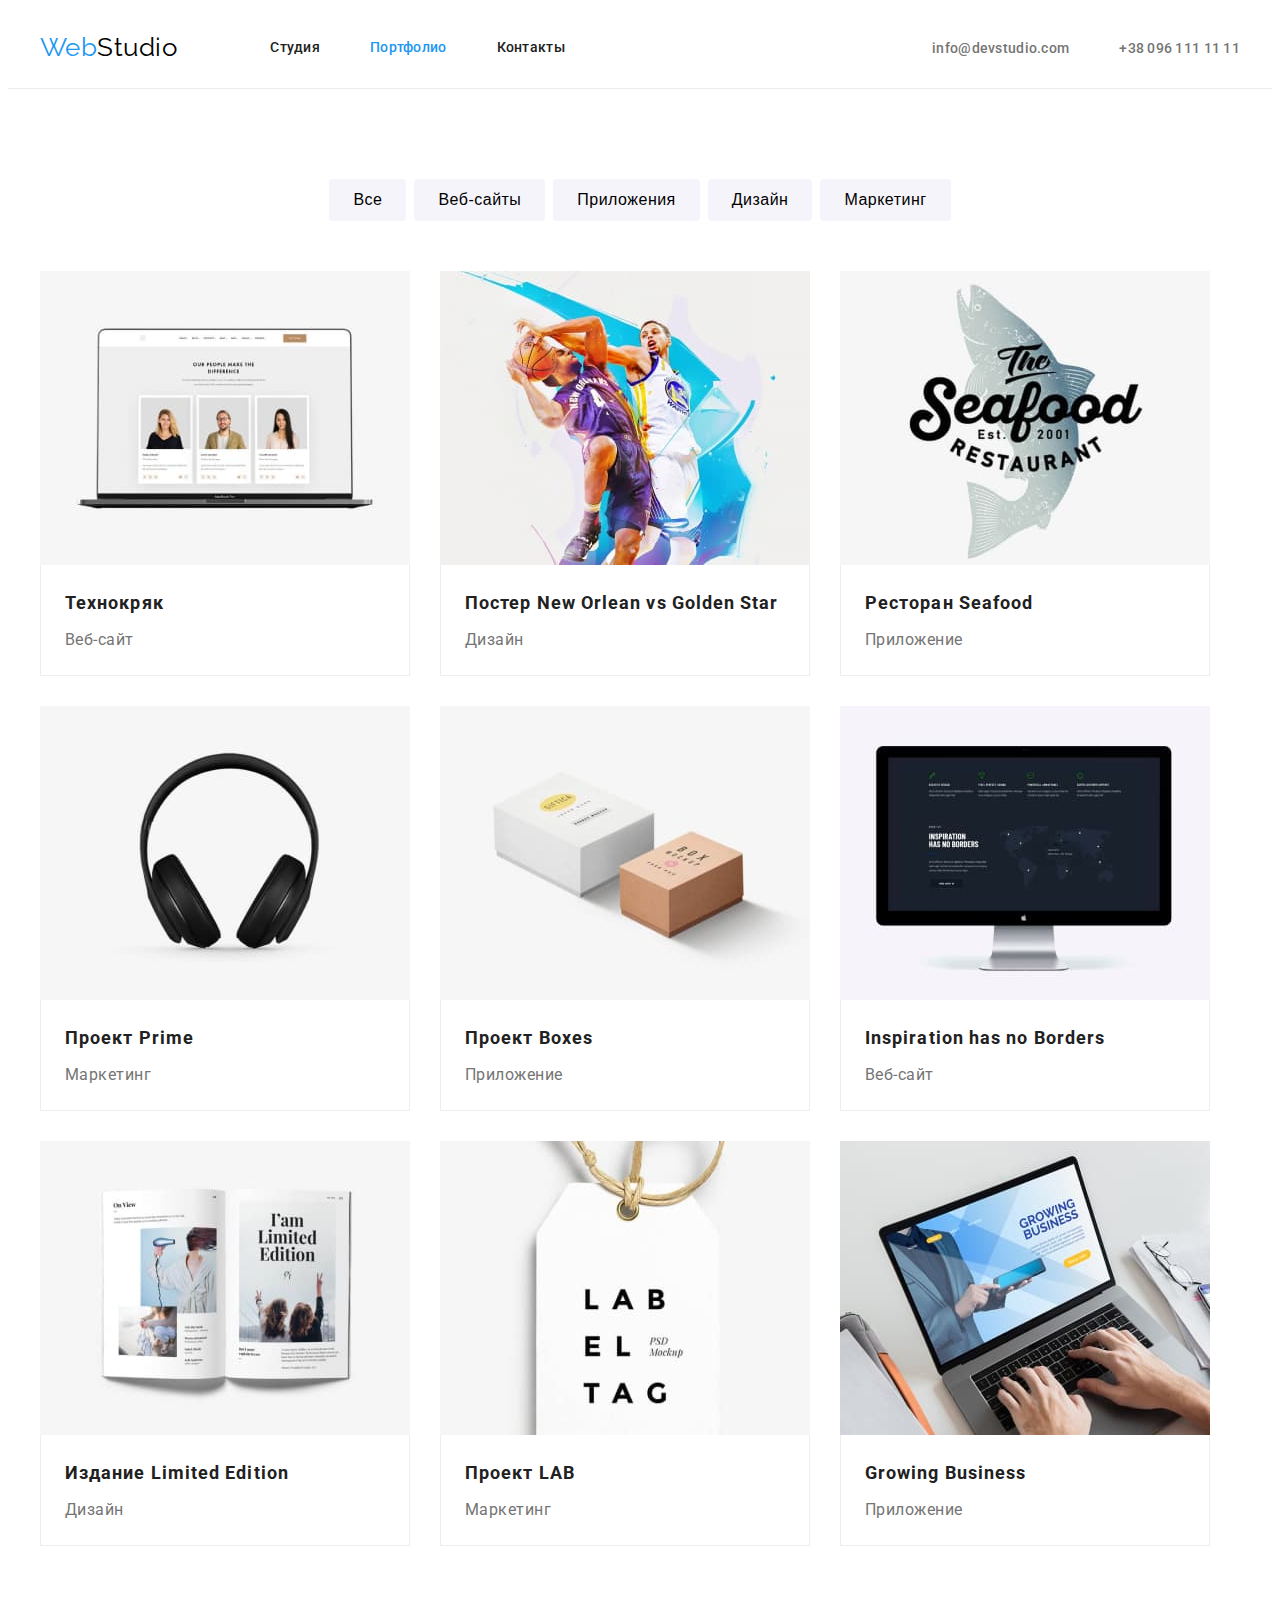
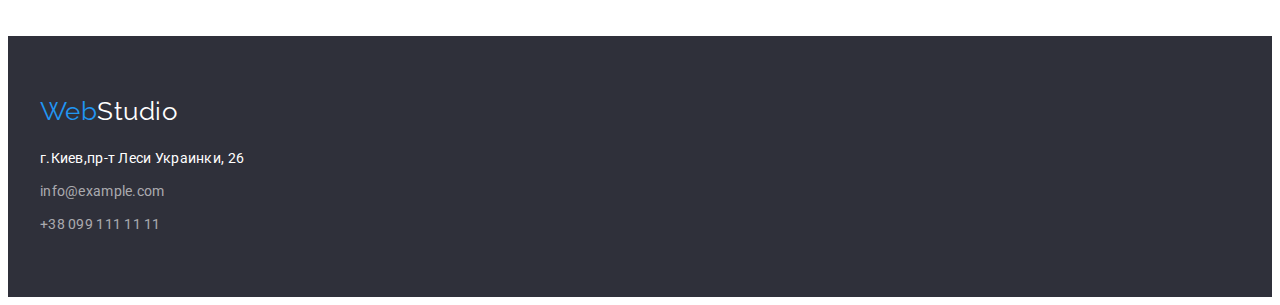
==== portfolio.html @ f24e6984 "Initial commit" ====
<!DOCTYPE html>
<html lang="ru">
  <head>
    <meta charset="UTF-8" />
    <meta http-equiv="X-UA-Compatible" content="IE=edge" />
    <meta name="viewport" content="width=device-width, initial-scale=1.0" />
    <title>Портфолио</title>
    <link
      href="https://fonts.googleapis.com/css2?family=Raleway:wght@700&family=Roboto:wght@400;500;700;900&display=swap"
      rel="stylesheet"
    />
    <link
      rel="stylesheet"
      href="https://cdnjs.cloudflare.com/ajax/libs/modern-normalize/1.1.0/modern-normalize.min.css"
      integrity="sha512-wpPYUAdjBVSE4KJnH1VR1HeZfpl1ub8YT/NKx4PuQ5NmX2tKuGu6U/JRp5y+Y8XG2tV+wKQpNHVUX03MfMFn9Q=="
      crossorigin="anonymous"
      referrerpolicy="no-referrer"
    />
    <link rel="stylesheet" href="css/styles.css" />
  </head>
  <body>
    <header class="header">
      <div class="container main-header">
        <a class="logo" href="index.html"><span class="logo-accent">Web</span>Studio</a>
        <nav>
          <ul class="nav-list">
            <li class="item"><a class="link" href="index.html">Студия</a></li>
            <li class="item"><a class="link current" href="portfolio.html">Портфолио</a></li>
            <li class="item"><a class="link" href="#">Контакты</a></li>
          </ul>
        </nav>
        <ul class="contact-list">
          <li class="item">
            <a class="link" href="mailto:info@devstudio.com">info@devstudio.com</a>
          </li>
          <li class="item">
            <a class="link" href="tel:+380961111111">+38 096 111 11 11</a>
          </li>
        </ul>
      </div>
    </header>
    <main>
      <section class="section">
        <div class="container">
          <!-- В дальнейщем не забыть скрыть при помощи стилей -->
          <h1 class="portfolio-title">Портфолио наших работ</h1>
          <ul class="portfolio-list">
            <li class="item"><button class="portfolio-btn current" type="button">Все</button></li>
            <li class="item"><button class="portfolio-btn" type="button">Веб-сайты</button></li>
            <li class="item"><button class="portfolio-btn" type="button">Приложения</button></li>
            <li class="item"><button class="portfolio-btn" type="button">Дизайн</button></li>
            <li class="item"><button class="portfolio-btn" type="button">Маркетинг</button></li>
          </ul>
          <ul class="card-list">
            <li class="card-work">
              <img
                src="./images/portfolio/project1.jpg"
                alt="Веб сайт Технокряк"
                height="294"
                width="370"
              />
              <div class="portfolio-wrapper">
                <h2 class="portfolio-subtitle">Технокряк</h2>
                <p class="portfolio-text">Веб-сайт</p>
              </div>
            </li>
            <li class="card-work">
              <img
                src="./images/portfolio/project2.jpg"
                alt="Дизайн постера басскетбольного матча"
                height="294"
                width="370"
              />
              <div class="portfolio-wrapper">
                <h2 class="portfolio-subtitle">Постер New Orlean vs Golden Star</h2>
                <p class="portfolio-text">Дизайн</p>
              </div>
            </li>
            <li class="card-work">
              <img
                src="./images/portfolio/project3.jpg"
                alt="Приложение ресторана"
                height="294"
                width="370"
              />
              <div class="portfolio-wrapper">
                <h2 class="portfolio-subtitle">Ресторан Seafood</h2>
                <p class="portfolio-text">Приложение</p>
              </div>
            </li>
            <li class="card-work">
              <img
                src="./images/portfolio/project4.jpg"
                alt="Маркетинг проект"
                height="294"
                width="370"
              />
              <div class="portfolio-wrapper">
                <h2 class="portfolio-subtitle">Проект Prime</h2>
                <p class="portfolio-text">Маркетинг</p>
              </div>
            </li>
            <li class="card-work">
              <img
                src="./images/portfolio/project5.jpg"
                alt="Приложение"
                height="294"
                width="370"
              />
              <div class="portfolio-wrapper">
                <h2 class="portfolio-subtitle">Проект Boxes</h2>
                <p class="portfolio-text">Приложение</p>
              </div>
            </li>
            <li class="card-work">
              <img src="./images/portfolio/project6.jpg" alt="Веб-сайт" height="294" width="370" />
              <div class="portfolio-wrapper">
                <h2 class="portfolio-subtitle">Inspiration has no Borders</h2>
                <p class="portfolio-text">Веб-сайт</p>
              </div>
            </li>
            <li class="card-work">
              <img
                src="./images/portfolio/project7.jpg"
                alt="Дизайн издания"
                height="294"
                width="370"
              />
              <div class="portfolio-wrapper">
                <h2 class="portfolio-subtitle">Издание Limited Edition</h2>
                <p class="portfolio-text">Дизайн</p>
              </div>
            </li>
            <li class="card-work">
              <img
                src="./images/portfolio/project8.jpg"
                alt="Маркетинг проект"
                height="294"
                width="370"
              />
              <div class="portfolio-wrapper">
                <h2 class="portfolio-subtitle">Проект LAB</h2>
                <p class="portfolio-text">Маркетинг</p>
              </div>
            </li>
            <li class="card-work">
              <img
                src="./images/portfolio/project9.jpg"
                alt="Приложение"
                height="294"
                width="370"
              />
              <div class="portfolio-wrapper">
                <h2 class="portfolio-subtitle">Growing Business</h2>
                <p class="portfolio-text">Приложение</p>
              </div>
            </li>
          </ul>
        </div>
      </section>
    </main>
    <footer class="footer">
      <div class="container">
        <a class="logo-footer" href="index.html"><span class="logo-accent">Web</span>Studio</a>
        <address>
          <ul class="contact-list-footer">
            <li class="item">
              <a
                class="link map"
                href="www.google.com/maps/place/бул.+Леси+Украинки,+26,+Киев,+02000/@50.4265807,30.5383858,17z/data=!3m1!4b1!4m5!3m4!1s0x40d4cf0e033ecbe9:0x57a4dffefec77da0!8m2!3d50.4265807!4d30.5383858"
                >г.Киев,пр-т Леси Украинки, 26</a
              >
            </li>
            <li class="item">
              <a class="link flink" href="mailto:info@example.com">info@example.com</a>
            </li>
            <li class="item">
              <a class="link flink" href="tel:+380991111111">+38 099 111 11 11</a>
            </li>
          </ul>
        </address>
      </div>
    </footer>
  </body>
</html>
---- css/styles.css ----
:root {
/* Основной цвет текста */
   --primary-text-color: #757575;
/* Цвет всех заголовков */
   --title-text-color: #212121;
/* Контрасный цвет фона */
   --bgc-color: #2F303A;
/* Акцент, выделения */
   --accent-color: #2196F3;
/* Базовый белый цвет */
   --basic-white: #FFFFFF;
/* Прочее */
   --individual-black-logo: #000000;
   --individual-bgc-color: #F5F4FA;
}
/* Постоянные переменные на странице */
 body {
   color: var(--primary-text-color);
   background: var(--basic-white);
   font-family: 'Roboto', sans-serif;
   letter-spacing: 0.03em;  
}
 h1, h2, h3, ul, p {
   list-style: none;
   padding: 0;
   margin: 0;
 }
 img {
   display: block;
 }
.container {
   width: 1200px;
   margin-left: auto;
   margin-right: auto;
   padding-left: 15px;
   padding-right: 15px;
   /* outline: 2px solid tomato; */
}
.section {
   padding-bottom: 90px;
   padding-top: 90px;
}

/* Header */
.header {
   border-bottom: 1px solid #ECECEC;
}
.main-header {
   display: flex;
   align-items: center;
}

/* Logo */
.logo {
   font-family: 'Raleway';
   font-size: 26px;
   line-height: 1.2;
   color: var(--individual-black-logo);
   text-decoration: none;
}
.logo-accent {
   color: var(--accent-color);
   text-decoration: none;
}

/* Site-nav */
 .link {
   color: var(--title-text-color);
   font-weight: 500;
   font-size: 14px;
   font-style: normal;
   line-height: 1.14;
   letter-spacing: 0.02em;
   text-decoration: none;
}
.nav-list {
   display: flex;
   margin-left: 93px;
}
/* .nav-list .item:not(:last-child){
   margin-right: 50px;
} */
.nav-list .item + .item,
.contact-list .item + .item {
   margin-left: 50px;
}

.nav-list .link.current,
.nav-list .link:hover,
.nav-list .link:focus,
.contact-list .link:hover,
.contact-list .link:focus,
.contact-list-footer .link:hover,
.contact-list-footer .link:focus {
   color: var(--accent-color);  
}
.nav-list .link {
   padding-top: 32px;
   padding-bottom: 32px;
   display: block;
}
/* Contact-nav  */
.contact-list {
   display: flex;
   margin-left: auto;
}
.contact-list .link {
   color: var(--primary-text-color);
}

/* Hero */
 .hero {
   padding-top: 200px;
   padding-bottom: 200px;

   background-color: var(--bgc-color);
   text-align: center;
}
 .hero-title {
   margin-bottom: 30px;
   font-weight: 900;
   font-size: 44px;
   line-height: 1.36; 
   letter-spacing: 0.06em;
   text-transform: uppercase;
   color: var(--basic-white);
}
/* Hero button */
.hero-btn {
   background-color: var(--accent-color);
   font-family: inherit;
   color: var(--basic-white);
   font-weight: 700;
   font-size: 16px;
   line-height: 1.87;
   letter-spacing: 0.06em;
   text-align: center;
   box-shadow: 0px 4px 4px rgba(0, 0, 0, 0.15);
   border-radius: 4px;
   border-color: transparent;
   padding:10px 32px;
   min-width: 200px;
   cursor: pointer;
   }
.hero-btn:hover,
.hero-btn:focus {
   background-color: var(--accent-color);
}

/* Features */
.features-list {
   display: flex;
   flex-wrap: wrap;
}
.features-list .item {
   width: 270px;

   margin-right: 30px;
   margin-bottom: 30px;
}
.features-list .item:nth-child(4n) {
   margin-right: 0;
}
.features-list .item:nth-last-child(-n+4) {
   margin-bottom: 0;
}
.features-title,
.portfolio-title {
   visibility: hidden;
   position: absolute;
   white-space: nowrap;
   width: 1px;
   height: 1px;
   overflow: hidden;
   border: 0;
   padding: 0;
   clip: rect(0 0 0 0);
   clip-path: inset(50%);
   margin: -1px;
   }
.features-subtitle {
   margin-bottom: 10px;
   font-size: 14px;
   line-height: 1.14;
   text-transform: uppercase;
   color: var(--title-text-color);
}
.features-text {
   font-weight: 400;
   font-size: 14px;
   line-height: 1.71;
}

/* Work & Team Title */
.work {
   padding-top: 0;
}
.work-list {
   display: flex;
   flex-wrap: wrap;
}
.work-list .item {
   width: 370px;

   margin-right: 30px;
   margin-bottom: 30px;
}
.work-list .item:nth-child(3n){
   margin-right: 0;
}
.work-list .item:nth-last-child(-n+3) {
   margin-bottom: 0;
}
.work-title, 
.team-title {
   margin-bottom: 50px;
   font-size: 36px;
   line-height: 1.17;
   text-align: center;
   letter-spacing: 0.03em;
   color: var(--title-text-color);
}

/* Team */
.team {
   background: var(--individual-bgc-color);
}
.team-list {
   display: flex;
   flex-wrap: wrap;
}
.team-list .card {
   width: 270px;
   margin-right: 30px;
   
   background: var(--basic-white);
   box-shadow: 0px 1px 3px rgba(0, 0, 0, 0.12), 0px 1px 1px rgba(0, 0, 0, 0.14), 0px 2px 1px rgba(0, 0, 0, 0.2);
   border-radius: 0px 0px 4px 4px;
}
.team-list .card:nth-child(4n) {
   margin-right: 0;
}
.team-list .card:nth-last-child(-n+4) {
   margin-bottom: 0;
}
.team-subtitle {
   font-weight: 500;
   color: var(--title-text-color);
}
.team-subtitle {
   margin-top: 30px;
   margin-bottom: 10px;
   font-size: 16px;
   line-height: 1.19;
   text-align: center;
   }
.team-text {
   margin-bottom: 30px;
      font-size: 16px;
      line-height: 1.19;
      text-align: center;
}

/* Footer */
.footer {
   background-color: var(--bgc-color);
   padding-bottom: 60px;
   padding-top: 60px;
}
.contact-list-footer .map,
.contact-list-footer .flink {
   /* margin-bottom: 9px; */
   display: inline-block;
   color: var(--basic-white);
   font-weight: 400;
   font-size: 14px;
   line-height: 1.71;
}
.contact-list-footer .item {
   margin-bottom: 9px;
}
.contact-list-footer .item:last-child {
   margin-bottom: 0;
}
.contact-list-footer .flink {
   color: rgba(255, 255, 255, 0.6);   
}
.logo-footer {
   margin-bottom: 20px;  
   display: inline-block;
   font-family: 'Raleway';
   font-size: 26px;
   line-height: 1.2;
   color: var(--basic-white);
   text-decoration: none;
}


/* Портфолио */

.portfolio-wrapper{
   padding: 20px 24px; 
   border: 1px solid #eeeeee;
   border-top: none;
}
.portfolio-subtitle {
   margin-bottom: 4px;
   
   font-size: 18px;
   line-height: 2;
   letter-spacing: 0.06em;
   color: var(--title-text-color);
}
.portfolio-text {
   /* margin-left: 24px;
   margin-right: 24px;
   margin-bottom: 20px; */

   font-size: 16px;
   line-height: 1.87;
}
.portfolio-list {
   display: flex;
   justify-content: center;
   margin-bottom: 50px;
}
.portfolio-list .item +.item {
   margin-left: 8px;
}
.card-list {
   display: flex;
   flex-wrap: wrap;
}
.card-list .card-work {
   width: 370px;

   margin-right: 30px;
   margin-bottom: 30px;
}
.card-list .card-work:nth-child(3n) {
   margin-right: 0;
}
.card-list .card-work:nth-last-child(-n+3) {
   margin-bottom: 0;
}

/* Портфолио кнопки */
.portfolio-btn {
   /* height: 38px; */
   padding-top: 6px;
   padding-bottom: 6px;
   padding-left: 22px;
   padding-right: 22px;

   background: var(--individual-bgc-color);
   border-radius: 4px;
   cursor: pointer;
   border-color: transparent;

   font-weight: 500;
   font-size: 16px;
   line-height: 1.62;
   text-align: center;
   letter-spacing: 0.03em;
}
.portfolio-btn:hover,
.portfolio-btn:focus {
   background: var(--accent-color);
   box-shadow: 0px 3px 1px rgba(0, 0, 0, 0.1), 0px 1px 2px rgba(0, 0, 0, 0.08), 0px 2px 2px rgba(0, 0, 0, 0.12);
   border-radius: 4px;
   color: var(--basic-white);
}
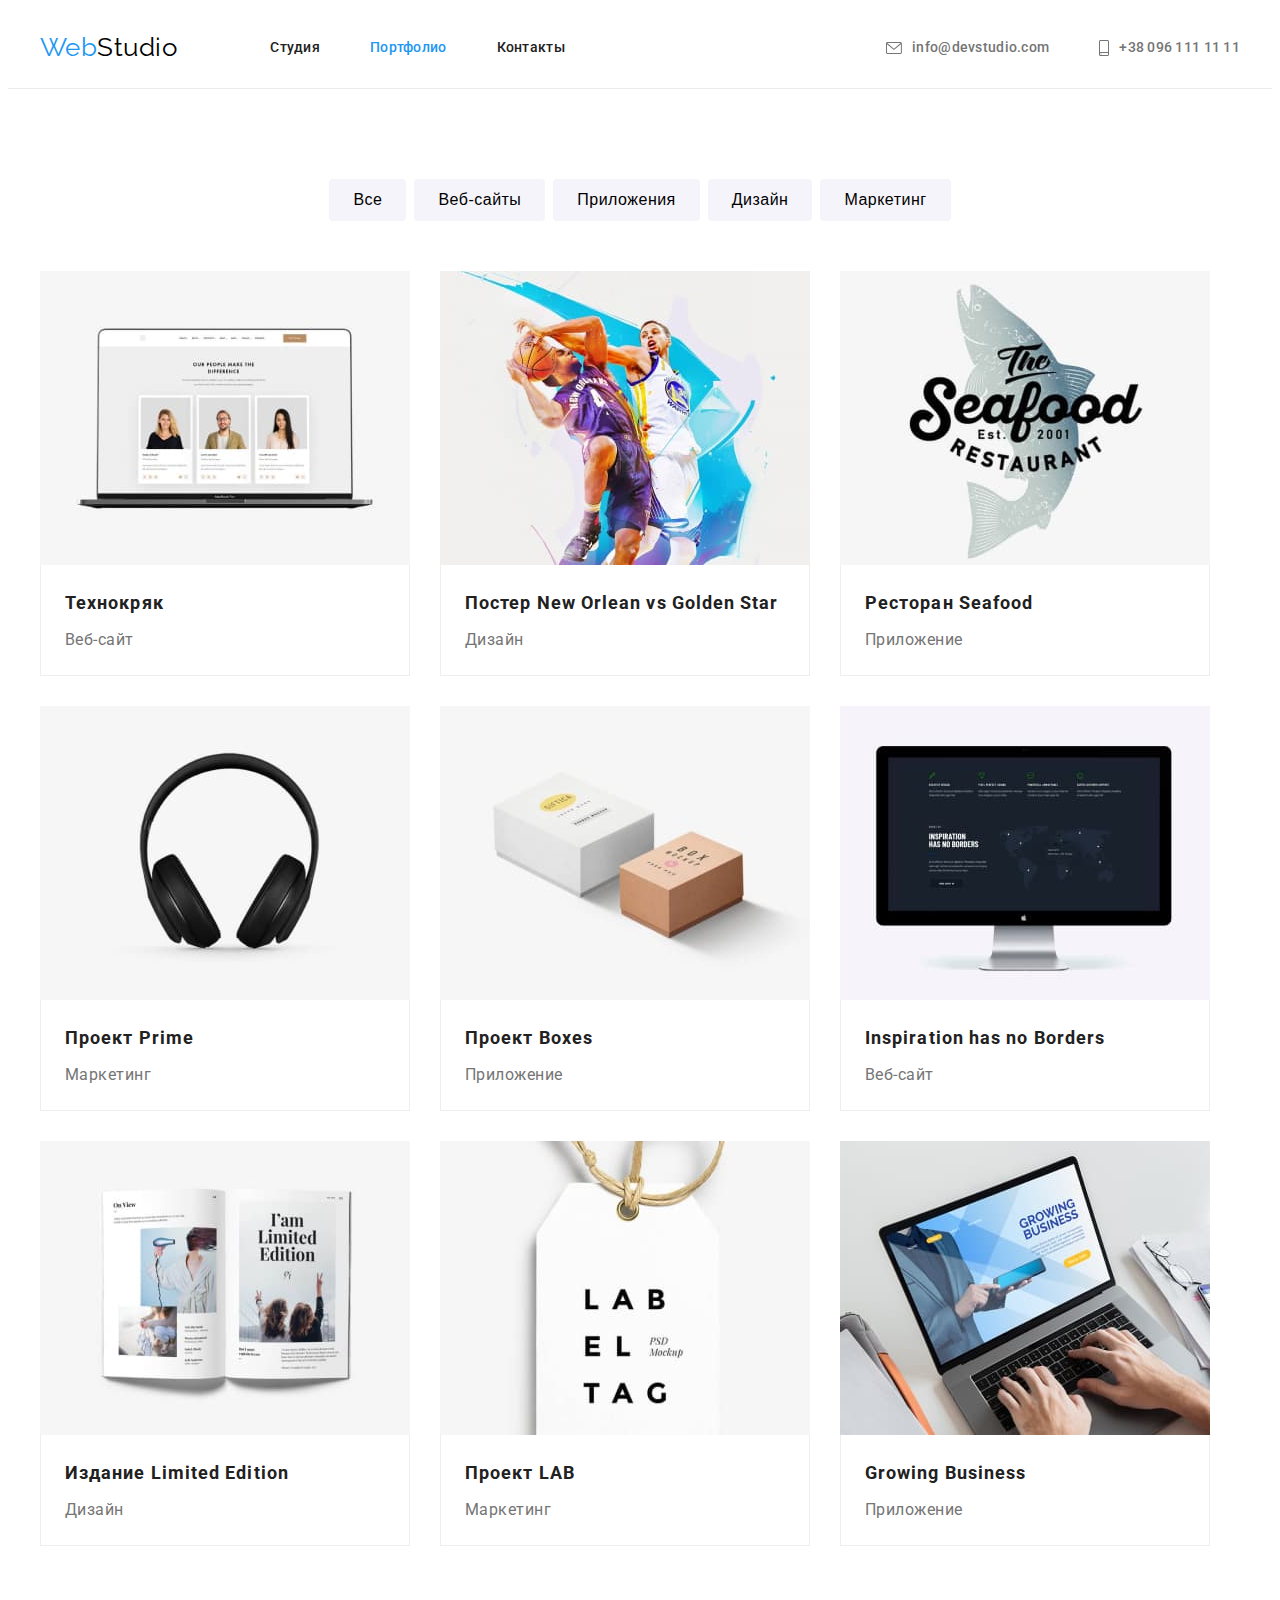
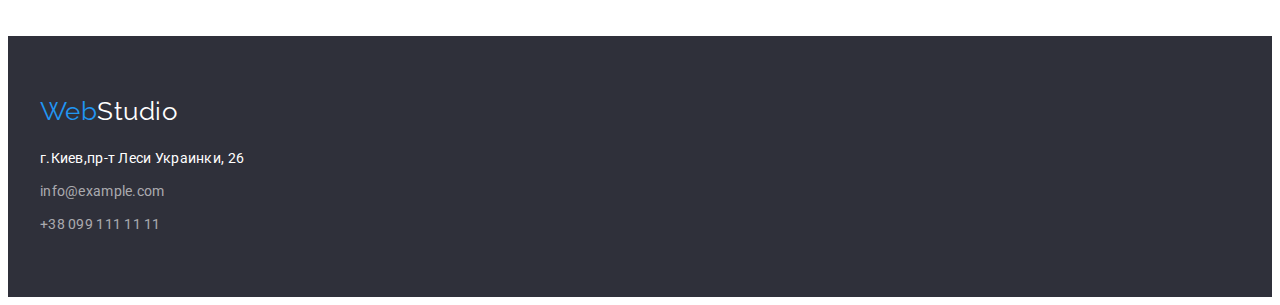
==== commit 24a990c7: "hw-04 proccess" ====
--- a/portfolio.html
+++ b/portfolio.html
@@ -31,10 +31,20 @@
         </nav>
         <ul class="contact-list">
           <li class="item">
-            <a class="link" href="mailto:info@devstudio.com">info@devstudio.com</a>
+            <a class="contact-link" href="mailto:info@devstudio.com">
+              <svg class="contact-icon" width="16" height="12">
+                <use href="./images/icons.svg#icon-envelope"></use>
+              </svg>
+              info@devstudio.com
+            </a>
           </li>
           <li class="item">
-            <a class="link" href="tel:+380961111111">+38 096 111 11 11</a>
+            <a class="contact-link" href="tel:+380961111111">
+              <svg class="contact-icon" width="10" height="16">
+                <use href="./images/icons.svg#icon-smartphone"></use>
+              </svg>
+              +38 096 111 11 11
+            </a>
           </li>
         </ul>
       </div>
--- a/css/styles.css
+++ b/css/styles.css
@@ -12,6 +12,7 @@
 /* Прочее */
    --individual-black-logo: #000000;
    --individual-bgc-color: #F5F4FA;
+   --icon-color: #AFB1B8;
 }
 /* Постоянные переменные на странице */
  body {
@@ -64,7 +65,8 @@
 }
 
 /* Site-nav */
- .link {
+ .link,
+ .contact-link {
    color: var(--title-text-color);
    font-weight: 500;
    font-size: 14px;
@@ -88,8 +90,8 @@
 .nav-list .link.current,
 .nav-list .link:hover,
 .nav-list .link:focus,
-.contact-list .link:hover,
-.contact-list .link:focus,
+.contact-list .contact-link:hover,
+.contact-list .contact-link:focus,
 .contact-list-footer .link:hover,
 .contact-list-footer .link:focus {
    color: var(--accent-color);  
@@ -104,16 +106,41 @@
    display: flex;
    margin-left: auto;
 }
-.contact-list .link {
+.contact-list .contact-link {
    color: var(--primary-text-color);
+   display: flex;
+   align-items: center;
+}
+.contact-icon {
+   margin-right: 10px;
+   padding: 0;
+   fill: var(--primary-text-color);
+   
+}
+.contact-link:hover .contact-icon {
+   fill: currentColor;
 }
 
 /* Hero */
  .hero {
+   margin-left: auto;
+   margin-right: auto;
    padding-top: 200px;
    padding-bottom: 200px;
-
+   max-width: 1600px;
+   height: 600px;
+
+   background-image: linear-gradient(
+      to right, 
+      rgba(47, 48, 58, 0.4),
+      rgba(47, 48, 58, 0.4)
+   ), 
+   url('../images/hero-section/banner.jpg') ;
+   background-repeat: no-repeat;
+   background-size: cover;
+   background-position: center;
    background-color: var(--bgc-color);
+
    text-align: center;
 }
  .hero-title {
@@ -158,6 +185,46 @@
    margin-right: 30px;
    margin-bottom: 30px;
 }
+.icon-antenna,
+.icon-clock,
+.icon-diagram,
+.icon-astronaut {
+   display: flex;
+   align-items: center;
+   justify-content: center;
+
+   height: 120px;
+   margin-bottom: 30px;
+
+   border-radius: 4px;
+   background-color: var(--individual-bgc-color);
+}
+/* .features-list .item::before {
+   content: " ";
+   display: block;
+   height: 120px;
+   border-radius: 4px;
+   margin-bottom: 30px;
+
+   background-color: var(--individual-bgc-color);
+   background-repeat: no-repeat;
+   background-position: center;
+   background-size: auto;
+
+}
+.icon-antenna::before {
+   background-image: url("../images/features-section/antenna.svg")
+}
+.icon-clock::before {
+   background-image: url("../images/features-section/clock.svg");
+}
+.icon-diagram::before {
+   background-image: url("../images/features-section/diagram.svg");
+}
+.icon-astronaut::before {
+   background-image: url("../images/features-section/astronaut.svg");
+} */
+
 .features-list .item:nth-child(4n) {
    margin-right: 0;
 }
@@ -212,7 +279,8 @@
    margin-bottom: 0;
 }
 .work-title, 
-.team-title {
+.team-title,
+.clients-title {
    margin-bottom: 50px;
    font-size: 36px;
    line-height: 1.17;
@@ -255,10 +323,33 @@
    text-align: center;
    }
 .team-text {
-   margin-bottom: 30px;
+   margin-bottom: 16px;
       font-size: 16px;
       line-height: 1.19;
       text-align: center;
+}
+
+.team-social-list {
+   display: flex;
+   justify-content: center;
+   gap: 10px;
+   margin-bottom: 30px;
+}
+.social-link {
+   display: flex;
+   align-items: center;
+   justify-content: center;
+   width: 44px;
+   height: 44px;
+   color: var(--icon-color);
+   border-radius: 50%;
+}
+.social-link:hover{
+   background-color: var(--accent-color);
+   color: var(--basic-white);
+}
+.social-icon {
+   fill: currentColor;
 }
 
 /* Footer */
@@ -293,6 +384,33 @@
    line-height: 1.2;
    color: var(--basic-white);
    text-decoration: none;
+}
+
+/* Клиенты */
+
+.clients-list {
+display: flex;  
+gap: 30px;
+}
+
+.client-link {
+display: flex;
+width: 170px;
+height: 92px;
+align-items: center;
+justify-content: center;
+border: 1px solid var(--icon-color);
+border-radius: 4px;
+}
+
+.client-icon {
+fill: var(--icon-color);
+}
+
+.client-link:hover,
+.client-link:hover .client-icon{
+   fill: var(--accent-color);
+   border-color: var(--accent-color);
 }
 
 
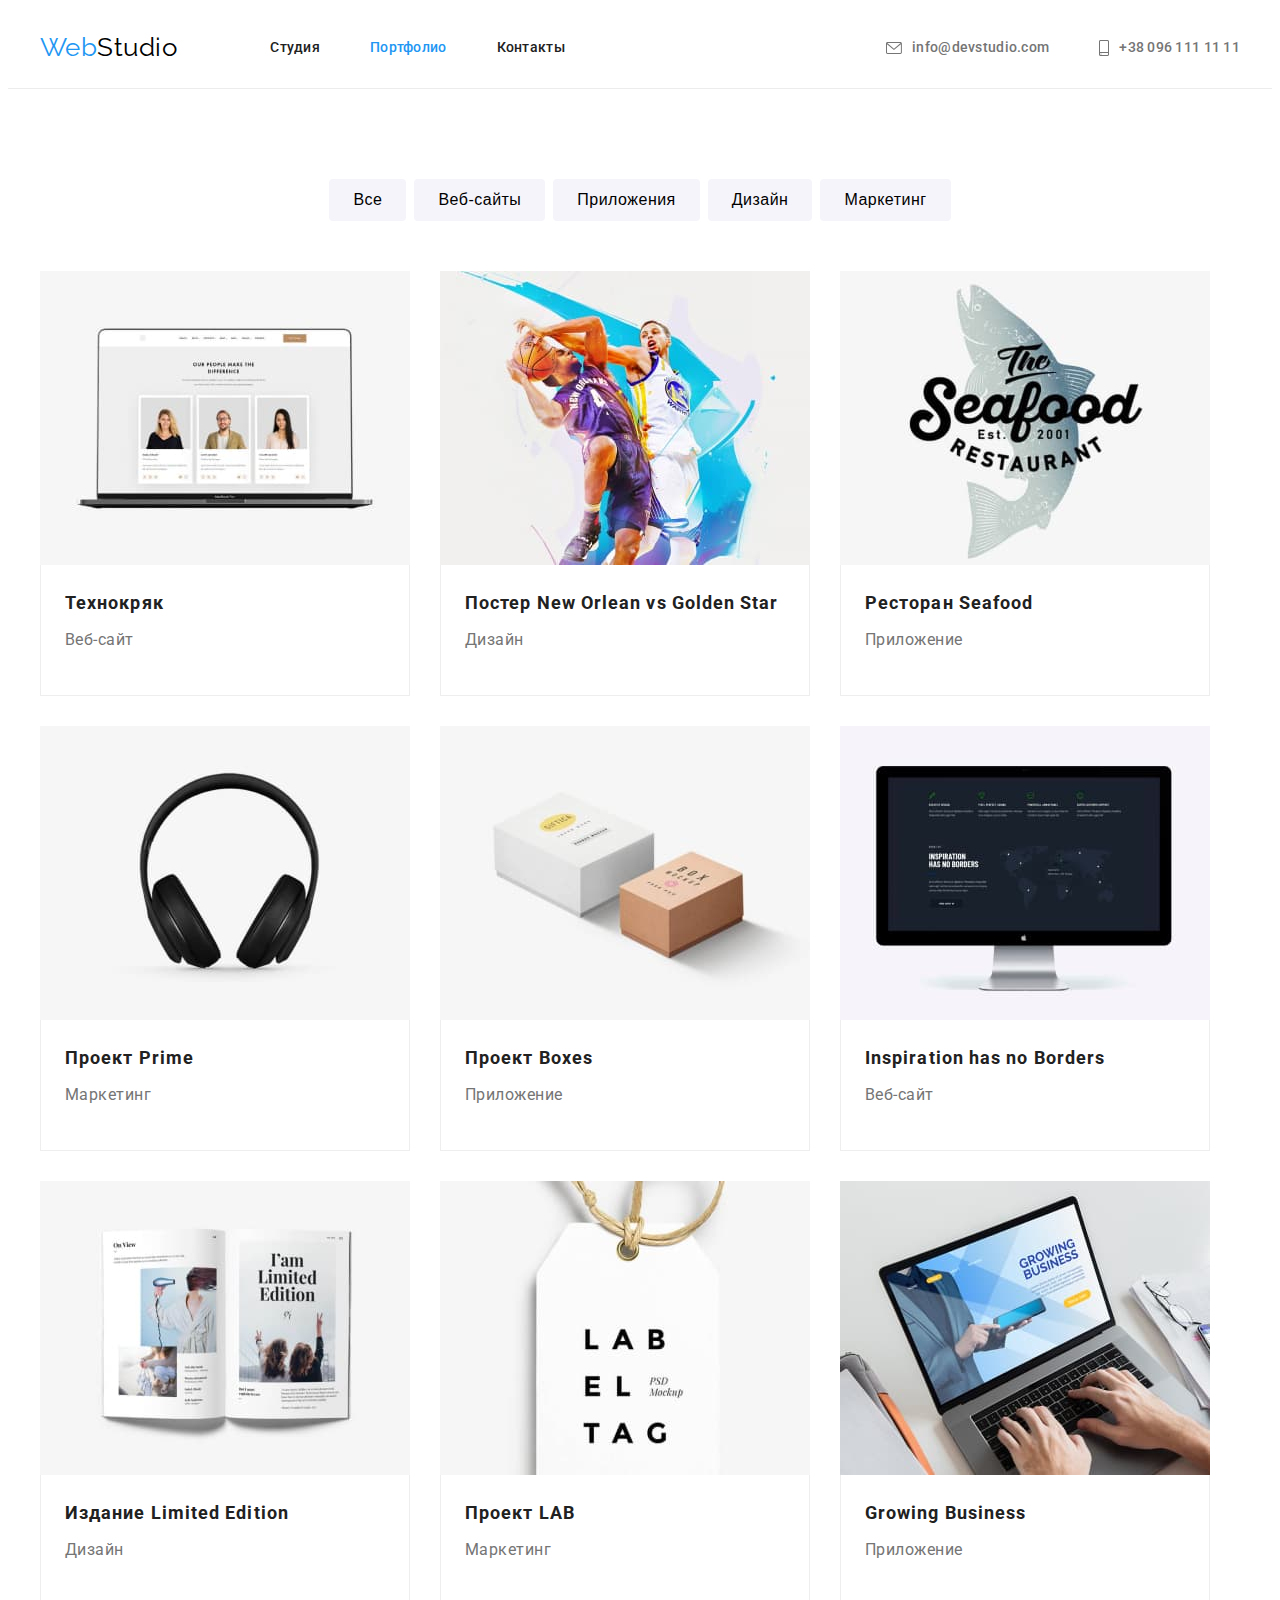
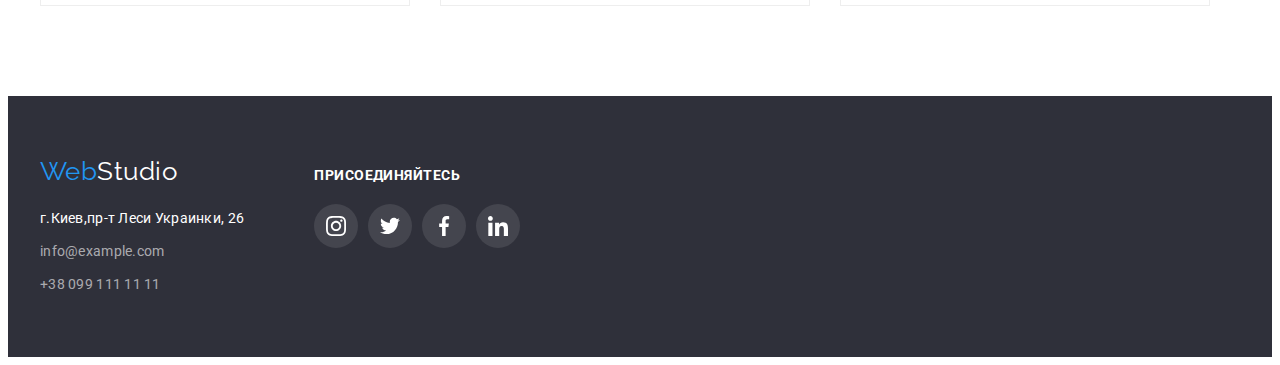
==== commit 929523f7: "Добавляет разметку  и стилизацию иконок hw-04" ====
--- a/portfolio.html
+++ b/portfolio.html
@@ -32,7 +32,7 @@
         <ul class="contact-list">
           <li class="item">
             <a class="contact-link" href="mailto:info@devstudio.com">
-              <svg class="contact-icon" width="16" height="12">
+              <svg class="contact-icon" width="16" height="12" aria-hidden="true">
                 <use href="./images/icons.svg#icon-envelope"></use>
               </svg>
               info@devstudio.com
@@ -40,7 +40,7 @@
           </li>
           <li class="item">
             <a class="contact-link" href="tel:+380961111111">
-              <svg class="contact-icon" width="10" height="16">
+              <svg class="contact-icon" width="10" height="16" aria-hidden="true">
                 <use href="./images/icons.svg#icon-smartphone"></use>
               </svg>
               +38 096 111 11 11
@@ -170,25 +170,56 @@
       </section>
     </main>
     <footer class="footer">
-      <div class="container">
-        <a class="logo-footer" href="index.html"><span class="logo-accent">Web</span>Studio</a>
-        <address>
-          <ul class="contact-list-footer">
-            <li class="item">
-              <a
-                class="link map"
-                href="www.google.com/maps/place/бул.+Леси+Украинки,+26,+Киев,+02000/@50.4265807,30.5383858,17z/data=!3m1!4b1!4m5!3m4!1s0x40d4cf0e033ecbe9:0x57a4dffefec77da0!8m2!3d50.4265807!4d30.5383858"
-                >г.Киев,пр-т Леси Украинки, 26</a
-              >
-            </li>
-            <li class="item">
-              <a class="link flink" href="mailto:info@example.com">info@example.com</a>
-            </li>
-            <li class="item">
-              <a class="link flink" href="tel:+380991111111">+38 099 111 11 11</a>
-            </li>
-          </ul>
-        </address>
+      <div class="container main-footer">
+        <div class="footer-contact">
+          <a class="logo-footer" href="index.html"><span class="logo-accent">Web</span>Studio</a>
+          <address>
+            <ul class="contact-list-footer">
+              <li class="item">
+                <a
+                  class="link map"
+                  href="www.google.com/maps/place/бул.+Леси+Украинки,+26,+Киев,+02000/@50.4265807,30.5383858,17z/data=!3m1!4b1!4m5!3m4!1s0x40d4cf0e033ecbe9:0x57a4dffefec77da0!8m2!3d50.4265807!4d30.5383858"
+                  >г.Киев,пр-т Леси Украинки, 26</a
+                >
+              </li>
+              <li class="item">
+                <a class="link flink" href="mailto:info@example.com">info@example.com</a>
+              </li>
+              <li class="item">
+                <a class="link flink" href="tel:+380991111111">+38 099 111 11 11</a>
+              </li>
+            </ul>
+          </address>
+        </div>
+        <div class="footer-icon">
+          <p class="footer-accede">присоединяйтесь</p>
+          <ul class="footer-social-list">
+            <li class="social-item">
+              <a class="social-link" href="#"
+                ><svg class="social-icon" width="20" height="20" aria-label="Ссылка на Instagram">
+                  <use href="./images/icons.svg#icon-instagram"></use></svg
+              ></a>
+            </li>
+            <li class="social-item">
+              <a class="social-link" href="#"
+                ><svg class="social-icon" width="20" height="20" aria-label="Ссылка на Twitter">
+                  <use href="./images/icons.svg#icon-twitter"></use></svg
+              ></a>
+            </li>
+            <li class="social-item">
+              <a class="social-link" href="#"
+                ><svg class="social-icon" width="20" height="20" aria-label="Ссылка на Facebook">
+                  <use href="./images/icons.svg#icon-facebook"></use></svg
+              ></a>
+            </li>
+            <li class="social-item">
+              <a class="social-link" href="#"
+                ><svg class="social-icon" width="20" height="20" aria-label="Ссылка на LinkedIn">
+                  <use href="./images/icons.svg#icon-linkedin"></use></svg
+              ></a>
+            </li>
+          </ul>
+        </div>
       </div>
     </footer>
   </body>
--- a/css/styles.css
+++ b/css/styles.css
@@ -50,7 +50,6 @@
    display: flex;
    align-items: center;
 }
-
 /* Logo */
 .logo {
    font-family: 'Raleway';
@@ -63,27 +62,13 @@
    color: var(--accent-color);
    text-decoration: none;
 }
-
-/* Site-nav */
- .link,
- .contact-link {
-   color: var(--title-text-color);
-   font-weight: 500;
-   font-size: 14px;
-   font-style: normal;
-   line-height: 1.14;
-   letter-spacing: 0.02em;
-   text-decoration: none;
-}
+/* Навигация сайта */
 .nav-list {
    display: flex;
    margin-left: 93px;
 }
-/* .nav-list .item:not(:last-child){
-   margin-right: 50px;
-} */
-.nav-list .item + .item,
-.contact-list .item + .item {
+.nav-list .item+.item,
+.contact-list .item+.item {
    margin-left: 50px;
 }
 
@@ -101,7 +86,17 @@
    padding-bottom: 32px;
    display: block;
 }
-/* Contact-nav  */
+/* Контакты  */
+ .link,
+ .contact-link {
+    color: var(--title-text-color);
+    font-weight: 500;
+    font-size: 14px;
+    font-style: normal;
+    line-height: 1.14;
+    letter-spacing: 0.02em;
+    text-decoration: none;
+ }
 .contact-list {
    display: flex;
    margin-left: auto;
@@ -175,62 +170,6 @@
 }
 
 /* Features */
-.features-list {
-   display: flex;
-   flex-wrap: wrap;
-}
-.features-list .item {
-   width: 270px;
-
-   margin-right: 30px;
-   margin-bottom: 30px;
-}
-.icon-antenna,
-.icon-clock,
-.icon-diagram,
-.icon-astronaut {
-   display: flex;
-   align-items: center;
-   justify-content: center;
-
-   height: 120px;
-   margin-bottom: 30px;
-
-   border-radius: 4px;
-   background-color: var(--individual-bgc-color);
-}
-/* .features-list .item::before {
-   content: " ";
-   display: block;
-   height: 120px;
-   border-radius: 4px;
-   margin-bottom: 30px;
-
-   background-color: var(--individual-bgc-color);
-   background-repeat: no-repeat;
-   background-position: center;
-   background-size: auto;
-
-}
-.icon-antenna::before {
-   background-image: url("../images/features-section/antenna.svg")
-}
-.icon-clock::before {
-   background-image: url("../images/features-section/clock.svg");
-}
-.icon-diagram::before {
-   background-image: url("../images/features-section/diagram.svg");
-}
-.icon-astronaut::before {
-   background-image: url("../images/features-section/astronaut.svg");
-} */
-
-.features-list .item:nth-child(4n) {
-   margin-right: 0;
-}
-.features-list .item:nth-last-child(-n+4) {
-   margin-bottom: 0;
-}
 .features-title,
 .portfolio-title {
    visibility: hidden;
@@ -244,7 +183,65 @@
    clip: rect(0 0 0 0);
    clip-path: inset(50%);
    margin: -1px;
-   }
+}
+.features-list {
+   display: flex;
+   flex-wrap: wrap;
+}
+.features-list .item {
+   width: 270px;
+
+   margin-right: 30px;
+   margin-bottom: 30px;
+}
+.features-list .item:nth-child(4n) {
+   margin-right: 0;
+}
+.features-list .item:nth-last-child(-n+4) {
+   margin-bottom: 0;
+}
+.icon-antenna,
+.icon-clock,
+.icon-diagram,
+.icon-astronaut {
+   display: flex;
+   align-items: center;
+   justify-content: center;
+
+   height: 120px;
+   margin-bottom: 30px;
+
+   border-radius: 4px;
+   background-color: var(--individual-bgc-color);
+}
+
+/* Пробовал делать все псевдоклассом ::before */
+/* .features-list .item::before {
+   content: " ";
+   display: block;
+   height: 120px;
+   border-radius: 4px;
+   margin-bottom: 30px;
+
+   background-color: var(--individual-bgc-color);
+   background-repeat: no-repeat;
+   background-position: center;
+   background-size: auto;
+
+}
+.icon-antenna::before {
+   background-image: url("../images/features-section/antenna.svg")
+}
+.icon-clock::before {
+   background-image: url("../images/features-section/clock.svg");
+}
+.icon-diagram::before {
+   background-image: url("../images/features-section/diagram.svg");
+}
+.icon-astronaut::before {
+   background-image: url("../images/features-section/astronaut.svg");
+} */
+
 .features-subtitle {
    margin-bottom: 10px;
    font-size: 14px;
@@ -328,7 +325,6 @@
       line-height: 1.19;
       text-align: center;
 }
-
 .team-social-list {
    display: flex;
    justify-content: center;
@@ -352,12 +348,51 @@
    fill: currentColor;
 }
 
+/* Клиенты */
+.clients-list {
+   display: flex;
+   gap: 30px;
+}
+.client-link {
+   display: flex;
+   width: 170px;
+   height: 92px;
+   align-items: center;
+   justify-content: center;
+   border: 1px solid var(--icon-color);
+   border-radius: 4px;
+}
+.client-icon {
+   fill: var(--icon-color);
+}
+.client-link:hover,
+.client-link:hover .client-icon {
+   fill: var(--accent-color);
+   border-color: var(--accent-color);
+}
+
 /* Footer */
 .footer {
    background-color: var(--bgc-color);
    padding-bottom: 60px;
    padding-top: 60px;
 }
+.main-footer {
+   display: flex;
+}
+.logo-footer {
+   margin-bottom: 20px;
+   display: inline-block;
+   font-family: 'Raleway';
+   font-size: 26px;
+   line-height: 1.2;
+   color: var(--basic-white);
+   text-decoration: none;
+}
+.contact-list-footer {
+   display: flex;
+   flex-direction: column;
+}
 .contact-list-footer .map,
 .contact-list-footer .flink {
    /* margin-bottom: 9px; */
@@ -376,48 +411,93 @@
 .contact-list-footer .flink {
    color: rgba(255, 255, 255, 0.6);   
 }
-.logo-footer {
-   margin-bottom: 20px;  
-   display: inline-block;
-   font-family: 'Raleway';
-   font-size: 26px;
-   line-height: 1.2;
-   color: var(--basic-white);
-   text-decoration: none;
-}
-
-/* Клиенты */
-
-.clients-list {
-display: flex;  
-gap: 30px;
-}
-
-.client-link {
-display: flex;
-width: 170px;
-height: 92px;
-align-items: center;
-justify-content: center;
-border: 1px solid var(--icon-color);
-border-radius: 4px;
-}
-
-.client-icon {
-fill: var(--icon-color);
-}
-
-.client-link:hover,
-.client-link:hover .client-icon{
-   fill: var(--accent-color);
-   border-color: var(--accent-color);
+.footer-icon {
+   display: flex;
+   margin-left: 70px;
+   flex-direction: column;
+   margin-top: 12px;
+}
+.footer-accede {
+   font-weight: 700;
+   font-size: 14px;
+   line-height: 1.14;
+   text-transform: uppercase;
+   color: var(--basic-white);
+   margin-bottom: 20px;
+}
+.footer-social-list {
+   display: flex;
+   gap: 10px;
+}
+.footer-social-list .social-icon {
+   fill: var(--basic-white);
+}
+.social-item {
+   background-color: rgba(255, 255, 255, 0.1);
+   border-radius: 50%;
 }
 
 
 /* Портфолио */
 
-.portfolio-wrapper{
-   padding: 20px 24px; 
+/* Портфолио кнопки */
+.portfolio-btn {
+   padding-top: 6px;
+   padding-bottom: 6px;
+   padding-left: 22px;
+   padding-right: 22px;
+
+   background: var(--individual-bgc-color);
+   border-radius: 4px;
+   cursor: pointer;
+   border-color: transparent;
+
+   font-weight: 500;
+   font-size: 16px;
+   line-height: 1.62;
+   text-align: center;
+   letter-spacing: 0.03em;
+}
+.portfolio-btn:hover,
+.portfolio-btn:focus {
+   background: var(--accent-color);
+   box-shadow: 0px 3px 1px rgba(0, 0, 0, 0.1), 0px 1px 2px rgba(0, 0, 0, 0.08), 0px 2px 2px rgba(0, 0, 0, 0.12);
+   border-radius: 4px;
+   color: var(--basic-white);
+}
+.portfolio-list {
+   display: flex;
+   justify-content: center;
+   margin-bottom: 50px;
+}
+.portfolio-list .item+.item {
+   margin-left: 8px;
+}
+/* Карточки работ */
+.card-list {
+   display: flex;
+   flex-wrap: wrap;
+}
+.card-work {
+   cursor: pointer;
+}
+.card-work:hover {
+   box-shadow: 0px 1px 1px rgba(0, 0, 0, 0.12), 0px 4px 4px rgba(0, 0, 0, 0.06), 1px 4px 6px rgba(0, 0, 0, 0.16);
+}
+.card-list .card-work {
+   width: 370px;
+
+   margin-right: 30px;
+   margin-bottom: 30px;
+}
+.card-list .card-work:nth-child(3n) {
+   margin-right: 0;
+}
+.card-list .card-work:nth-last-child(-n+3) {
+   margin-bottom: 0;
+}
+.portfolio-wrapper {
+   padding: 20px 24px;
    border: 1px solid #eeeeee;
    border-top: none;
 }
@@ -430,61 +510,8 @@
    color: var(--title-text-color);
 }
 .portfolio-text {
-   /* margin-left: 24px;
-   margin-right: 24px;
-   margin-bottom: 20px; */
-
+   margin-bottom: 20px;
+   
    font-size: 16px;
    line-height: 1.87;
-}
-.portfolio-list {
-   display: flex;
-   justify-content: center;
-   margin-bottom: 50px;
-}
-.portfolio-list .item +.item {
-   margin-left: 8px;
-}
-.card-list {
-   display: flex;
-   flex-wrap: wrap;
-}
-.card-list .card-work {
-   width: 370px;
-
-   margin-right: 30px;
-   margin-bottom: 30px;
-}
-.card-list .card-work:nth-child(3n) {
-   margin-right: 0;
-}
-.card-list .card-work:nth-last-child(-n+3) {
-   margin-bottom: 0;
-}
-
-/* Портфолио кнопки */
-.portfolio-btn {
-   /* height: 38px; */
-   padding-top: 6px;
-   padding-bottom: 6px;
-   padding-left: 22px;
-   padding-right: 22px;
-
-   background: var(--individual-bgc-color);
-   border-radius: 4px;
-   cursor: pointer;
-   border-color: transparent;
-
-   font-weight: 500;
-   font-size: 16px;
-   line-height: 1.62;
-   text-align: center;
-   letter-spacing: 0.03em;
-}
-.portfolio-btn:hover,
-.portfolio-btn:focus {
-   background: var(--accent-color);
-   box-shadow: 0px 3px 1px rgba(0, 0, 0, 0.1), 0px 1px 2px rgba(0, 0, 0, 0.08), 0px 2px 2px rgba(0, 0, 0, 0.12);
-   border-radius: 4px;
-   color: var(--basic-white);
 }